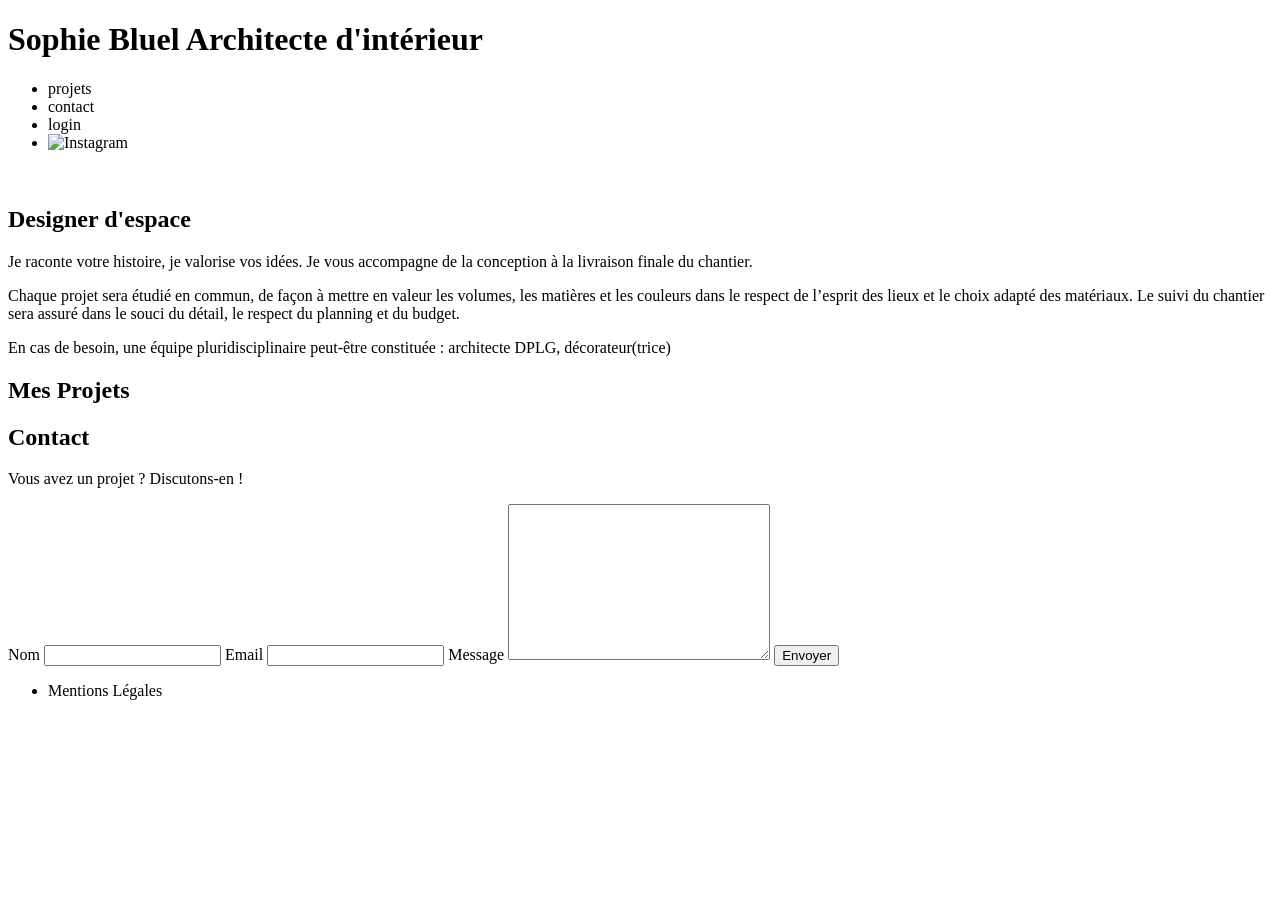
==== FrontEnd/index.html @ 9a745582 "génération des images ok" ====
<!doctype html>
<html lang="fr">
  <head>
    <meta charset="UTF-8" />
    <title>Sophie Bluel - Architecte d'intérieur</title>
    <meta name="viewport" content="width=device-width, initial-scale=1.0" />
    <link rel="preconnect" href="https://fonts.googleapis.com" />
    <link rel="preconnect" href="https://fonts.gstatic.com" crossorigin />
    <link
      href="https://fonts.googleapis.com/css2?family=Syne:wght@700;800&family=Work+Sans&display=swap"
      rel="stylesheet"
    />
    <meta name="description" content="" />
    <link rel="stylesheet" href="./assets/style.css" />
    <script src="./JS/works.js" type="module"></script>
  </head>
  <body>
    <header>
      <h1>Sophie Bluel <span>Architecte d'intérieur</span></h1>
      <nav>
        <ul>
          <li>projets</li>
          <li>contact</li>
          <li>login</li>
          <li><img src="./assets/icons/instagram.png" alt="Instagram" /></li>
        </ul>
      </nav>
    </header>
    <main>
      <section id="introduction">
        <figure>
          <img src="./assets/images/sophie-bluel.png" alt="" />
        </figure>
        <article>
          <h2>Designer d'espace</h2>
          <p>
            Je raconte votre histoire, je valorise vos idées. Je vous accompagne
            de la conception à la livraison finale du chantier.
          </p>
          <p>
            Chaque projet sera étudié en commun, de façon à mettre en valeur les
            volumes, les matières et les couleurs dans le respect de l’esprit
            des lieux et le choix adapté des matériaux. Le suivi du chantier
            sera assuré dans le souci du détail, le respect du planning et du
            budget.
          </p>
          <p>
            En cas de besoin, une équipe pluridisciplinaire peut-être constituée
            : architecte DPLG, décorateur(trice)
          </p>
        </article>
      </section>
      <section id="portfolio">
        <h2>Mes Projets</h2>
        <div class="gallery"></div>
      </section>
      <section id="contact">
        <h2>Contact</h2>
        <p>Vous avez un projet ? Discutons-en !</p>
        <form action="#" method="post">
          <label for="name">Nom</label>
          <input type="text" name="name" id="name" />
          <label for="email">Email</label>
          <input type="email" name="email" id="email" />
          <label for="message">Message</label>
          <textarea name="message" id="message" cols="30" rows="10"></textarea>
          <input type="submit" value="Envoyer" />
        </form>
      </section>
    </main>

    <footer>
      <nav>
        <ul>
          <li>Mentions Légales</li>
        </ul>
      </nav>
    </footer>
  </body>
</html>
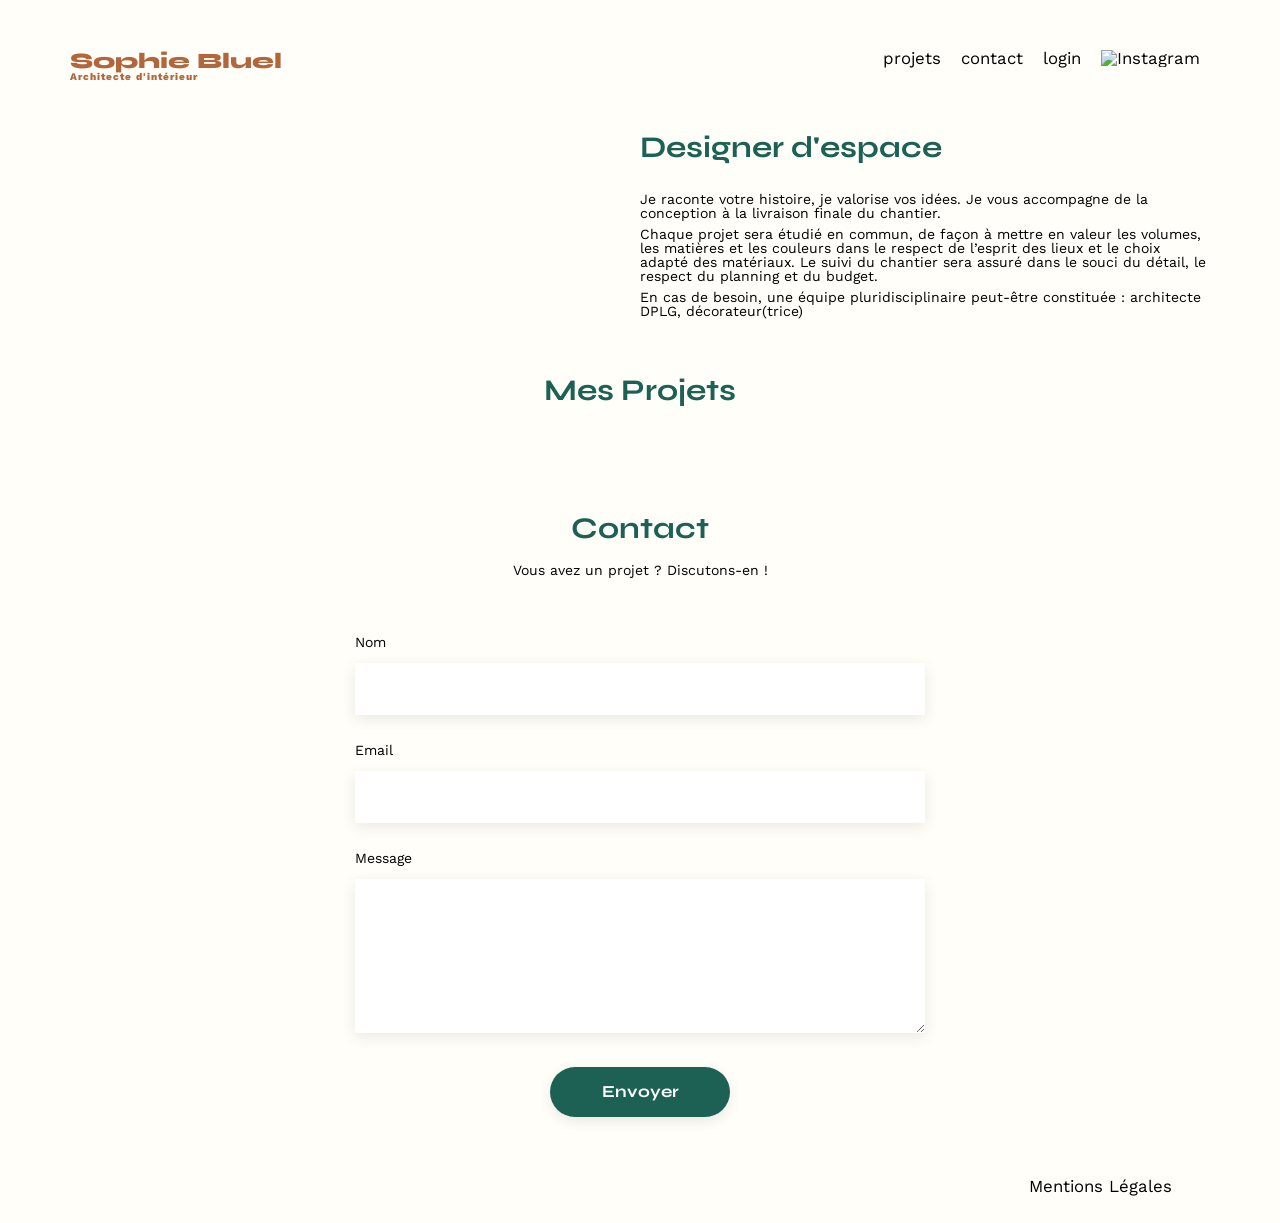
==== commit 91e0dcf2: "ajout sauvegarde en local storage, html et css de la section filtres, export all works, et call api/" ====
--- a/FrontEnd/index.html
+++ b/FrontEnd/index.html
@@ -1,80 +1,82 @@
 <!doctype html>
 <html lang="fr">
-  <head>
-    <meta charset="UTF-8" />
-    <title>Sophie Bluel - Architecte d'intérieur</title>
-    <meta name="viewport" content="width=device-width, initial-scale=1.0" />
-    <link rel="preconnect" href="https://fonts.googleapis.com" />
-    <link rel="preconnect" href="https://fonts.gstatic.com" crossorigin />
-    <link
-      href="https://fonts.googleapis.com/css2?family=Syne:wght@700;800&family=Work+Sans&display=swap"
-      rel="stylesheet"
-    />
-    <meta name="description" content="" />
-    <link rel="stylesheet" href="./assets/style.css" />
-    <script src="./JS/works.js" type="module"></script>
-  </head>
-  <body>
-    <header>
-      <h1>Sophie Bluel <span>Architecte d'intérieur</span></h1>
-      <nav>
-        <ul>
-          <li>projets</li>
-          <li>contact</li>
-          <li>login</li>
-          <li><img src="./assets/icons/instagram.png" alt="Instagram" /></li>
-        </ul>
-      </nav>
-    </header>
-    <main>
-      <section id="introduction">
-        <figure>
-          <img src="./assets/images/sophie-bluel.png" alt="" />
-        </figure>
-        <article>
-          <h2>Designer d'espace</h2>
-          <p>
-            Je raconte votre histoire, je valorise vos idées. Je vous accompagne
-            de la conception à la livraison finale du chantier.
-          </p>
-          <p>
-            Chaque projet sera étudié en commun, de façon à mettre en valeur les
-            volumes, les matières et les couleurs dans le respect de l’esprit
-            des lieux et le choix adapté des matériaux. Le suivi du chantier
-            sera assuré dans le souci du détail, le respect du planning et du
-            budget.
-          </p>
-          <p>
-            En cas de besoin, une équipe pluridisciplinaire peut-être constituée
-            : architecte DPLG, décorateur(trice)
-          </p>
-        </article>
-      </section>
-      <section id="portfolio">
-        <h2>Mes Projets</h2>
-        <div class="gallery"></div>
-      </section>
-      <section id="contact">
-        <h2>Contact</h2>
-        <p>Vous avez un projet ? Discutons-en !</p>
-        <form action="#" method="post">
-          <label for="name">Nom</label>
-          <input type="text" name="name" id="name" />
-          <label for="email">Email</label>
-          <input type="email" name="email" id="email" />
-          <label for="message">Message</label>
-          <textarea name="message" id="message" cols="30" rows="10"></textarea>
-          <input type="submit" value="Envoyer" />
-        </form>
-      </section>
-    </main>
 
-    <footer>
-      <nav>
-        <ul>
-          <li>Mentions Légales</li>
-        </ul>
-      </nav>
-    </footer>
-  </body>
-</html>
+<head>
+  <meta charset="UTF-8" />
+  <title>Sophie Bluel - Architecte d'intérieur</title>
+  <meta name="viewport" content="width=device-width, initial-scale=1.0" />
+  <link rel="preconnect" href="https://fonts.googleapis.com" />
+  <link rel="preconnect" href="https://fonts.gstatic.com" crossorigin />
+  <link href="https://fonts.googleapis.com/css2?family=Syne:wght@700;800&family=Work+Sans&display=swap"
+    rel="stylesheet" />
+  <meta name="description" content="" />
+  <link rel="stylesheet" href="./assets/style.css" />
+  <script src="./JS/works.js" type="module"></script>
+</head>
+
+<body>
+  <header>
+    <h1>Sophie Bluel <span>Architecte d'intérieur</span></h1>
+    <nav>
+      <ul>
+        <li>projets</li>
+        <li>contact</li>
+        <li>login</li>
+        <li><img src="./assets/icons/instagram.png" alt="Instagram" /></li>
+      </ul>
+    </nav>
+  </header>
+  <main>
+    <section id="introduction">
+      <figure>
+        <img src="./assets/images/sophie-bluel.png" alt="" />
+      </figure>
+      <article>
+        <h2>Designer d'espace</h2>
+        <p>
+          Je raconte votre histoire, je valorise vos idées. Je vous accompagne
+          de la conception à la livraison finale du chantier.
+        </p>
+        <p>
+          Chaque projet sera étudié en commun, de façon à mettre en valeur les
+          volumes, les matières et les couleurs dans le respect de l’esprit
+          des lieux et le choix adapté des matériaux. Le suivi du chantier
+          sera assuré dans le souci du détail, le respect du planning et du
+          budget.
+        </p>
+        <p>
+          En cas de besoin, une équipe pluridisciplinaire peut-être constituée
+          : architecte DPLG, décorateur(trice)
+        </p>
+      </article>
+    </section>
+    <section id="portfolio">
+      <h2>Mes Projets</h2>
+      <div class="filters"></div>
+      <div class="gallery"></div>
+    </section>
+    <section id="contact">
+      <h2>Contact</h2>
+      <p>Vous avez un projet ? Discutons-en !</p>
+      <form action="#" method="post">
+        <label for="name">Nom</label>
+        <input type="text" name="name" id="name" />
+        <label for="email">Email</label>
+        <input type="email" name="email" id="email" />
+        <label for="message">Message</label>
+        <textarea name="message" id="message" cols="30" rows="10"></textarea>
+        <input type="submit" value="Envoyer" />
+      </form>
+    </section>
+  </main>
+
+  <footer>
+    <nav>
+      <ul>
+        <li>Mentions Légales</li>
+      </ul>
+    </nav>
+  </footer>
+</body>
+
+</html>
--- a/FrontEnd/assets/style.css
+++ b/FrontEnd/assets/style.css
@@ -0,0 +1,291 @@
+/* http://meyerweb.com/eric/tools/css/reset/
+   v2.0 | 20110126
+   License: none (public domain)
+*/
+
+html,
+body,
+div,
+span,
+applet,
+object,
+iframe,
+h1,
+h2,
+h3,
+h4,
+h5,
+h6,
+p,
+blockquote,
+pre,
+a,
+abbr,
+acronym,
+address,
+big,
+cite,
+code,
+del,
+dfn,
+em,
+img,
+ins,
+kbd,
+q,
+s,
+samp,
+small,
+strike,
+strong,
+sub,
+sup,
+tt,
+var,
+b,
+u,
+i,
+center,
+dl,
+dt,
+dd,
+ol,
+ul,
+li,
+fieldset,
+form,
+label,
+legend,
+table,
+caption,
+tbody,
+tfoot,
+thead,
+tr,
+th,
+td,
+article,
+aside,
+canvas,
+details,
+embed,
+figure,
+figcaption,
+footer,
+header,
+hgroup,
+menu,
+nav,
+output,
+ruby,
+section,
+summary,
+time,
+mark,
+audio,
+video {
+  margin: 0;
+  padding: 0;
+  border: 0;
+  font-size: 100%;
+  font: inherit;
+  vertical-align: baseline;
+}
+/* HTML5 display-role reset for older browsers */
+article,
+aside,
+details,
+figcaption,
+figure,
+footer,
+header,
+hgroup,
+menu,
+nav,
+section {
+  display: block;
+}
+body {
+  line-height: 1;
+}
+ol,
+ul {
+  list-style: none;
+}
+blockquote,
+q {
+  quotes: none;
+}
+blockquote:before,
+blockquote:after,
+q:before,
+q:after {
+  content: "";
+  content: none;
+}
+table {
+  border-collapse: collapse;
+  border-spacing: 0;
+}
+/** end reset css**/
+html {
+  background-color: #fffef8;
+}
+body {
+  max-width: 1140px;
+  margin: auto;
+  font-family: "Work Sans";
+  font-size: 14px;
+}
+header {
+  display: flex;
+  justify-content: space-between;
+  margin: 50px 0;
+}
+section {
+  margin: 50px 0;
+}
+
+h1 {
+  display: flex;
+  flex-direction: column;
+  font-family: "Syne";
+  font-size: 22px;
+  font-weight: 800;
+  color: #b1663c;
+}
+
+h1 > span {
+  font-family: "Work Sans";
+  font-size: 10px;
+  letter-spacing: 0.1em;
+}
+
+h2 {
+  font-family: "Syne";
+  font-weight: 700;
+  font-size: 30px;
+  color: #1d6154;
+}
+nav ul {
+  display: flex;
+  align-items: center;
+  list-style-type: none;
+}
+nav li {
+  padding: 0 10px;
+  font-size: 1.2em;
+}
+
+li:hover {
+  color: #b1663c;
+}
+#introduction {
+  display: flex;
+  align-items: center;
+}
+#introduction figure {
+  flex: 1;
+}
+#introduction img {
+  display: block;
+  margin: auto;
+  width: 80%;
+}
+
+#introduction article {
+  flex: 1;
+}
+#introduction h2 {
+  margin-bottom: 1em;
+}
+
+#introduction p {
+  margin-bottom: 0.5em;
+}
+#portfolio h2 {
+  text-align: center;
+  margin-bottom: 1em;
+}
+.filters {
+  display: flex;
+  justify-content: center;
+  gap: 10px;
+  margin-bottom: 2em;
+}
+.filters button {
+  font-family: "Work Sans";
+  font-size: 1em;
+  padding: 8px 20px;
+  border: 1px solid #1d6154;
+  border-radius: 60px;
+  background: transparent;
+  color: #1d6154;
+  cursor: pointer;
+  transition: all 0.2s;
+}
+.filters button:hover,
+.filters button:active {
+  background-color: #1d6154;
+  color: white;
+  border-color: #1d6154;
+}
+
+.gallery {
+  width: 100%;
+  display: grid;
+  grid-template-columns: 1fr 1fr 1fr;
+  grid-column-gap: 20px;
+  grid-row-gap: 20px;
+}
+
+.gallery img {
+  width: 100%;
+}
+#contact {
+  width: 50%;
+  margin: auto;
+}
+#contact > * {
+  text-align: center;
+}
+#contact h2 {
+  margin-bottom: 20px;
+}
+#contact form {
+  text-align: left;
+  margin-top: 30px;
+  display: flex;
+  flex-direction: column;
+}
+
+#contact input {
+  height: 50px;
+  font-size: 1.2em;
+  border: none;
+  box-shadow: 0px 4px 14px rgba(0, 0, 0, 0.09);
+}
+#contact label {
+  margin: 2em 0 1em 0;
+}
+#contact textarea {
+  border: none;
+  box-shadow: 0px 4px 14px rgba(0, 0, 0, 0.09);
+}
+
+input[type="submit"] {
+  font-family: "Syne";
+  font-weight: 700;
+  color: white;
+  background-color: #1d6154;
+  margin: 2em auto;
+  width: 180px;
+  text-align: center;
+  border-radius: 60px;
+}
+
+footer nav ul {
+  display: flex;
+  justify-content: flex-end;
+  margin: 2em;
+}
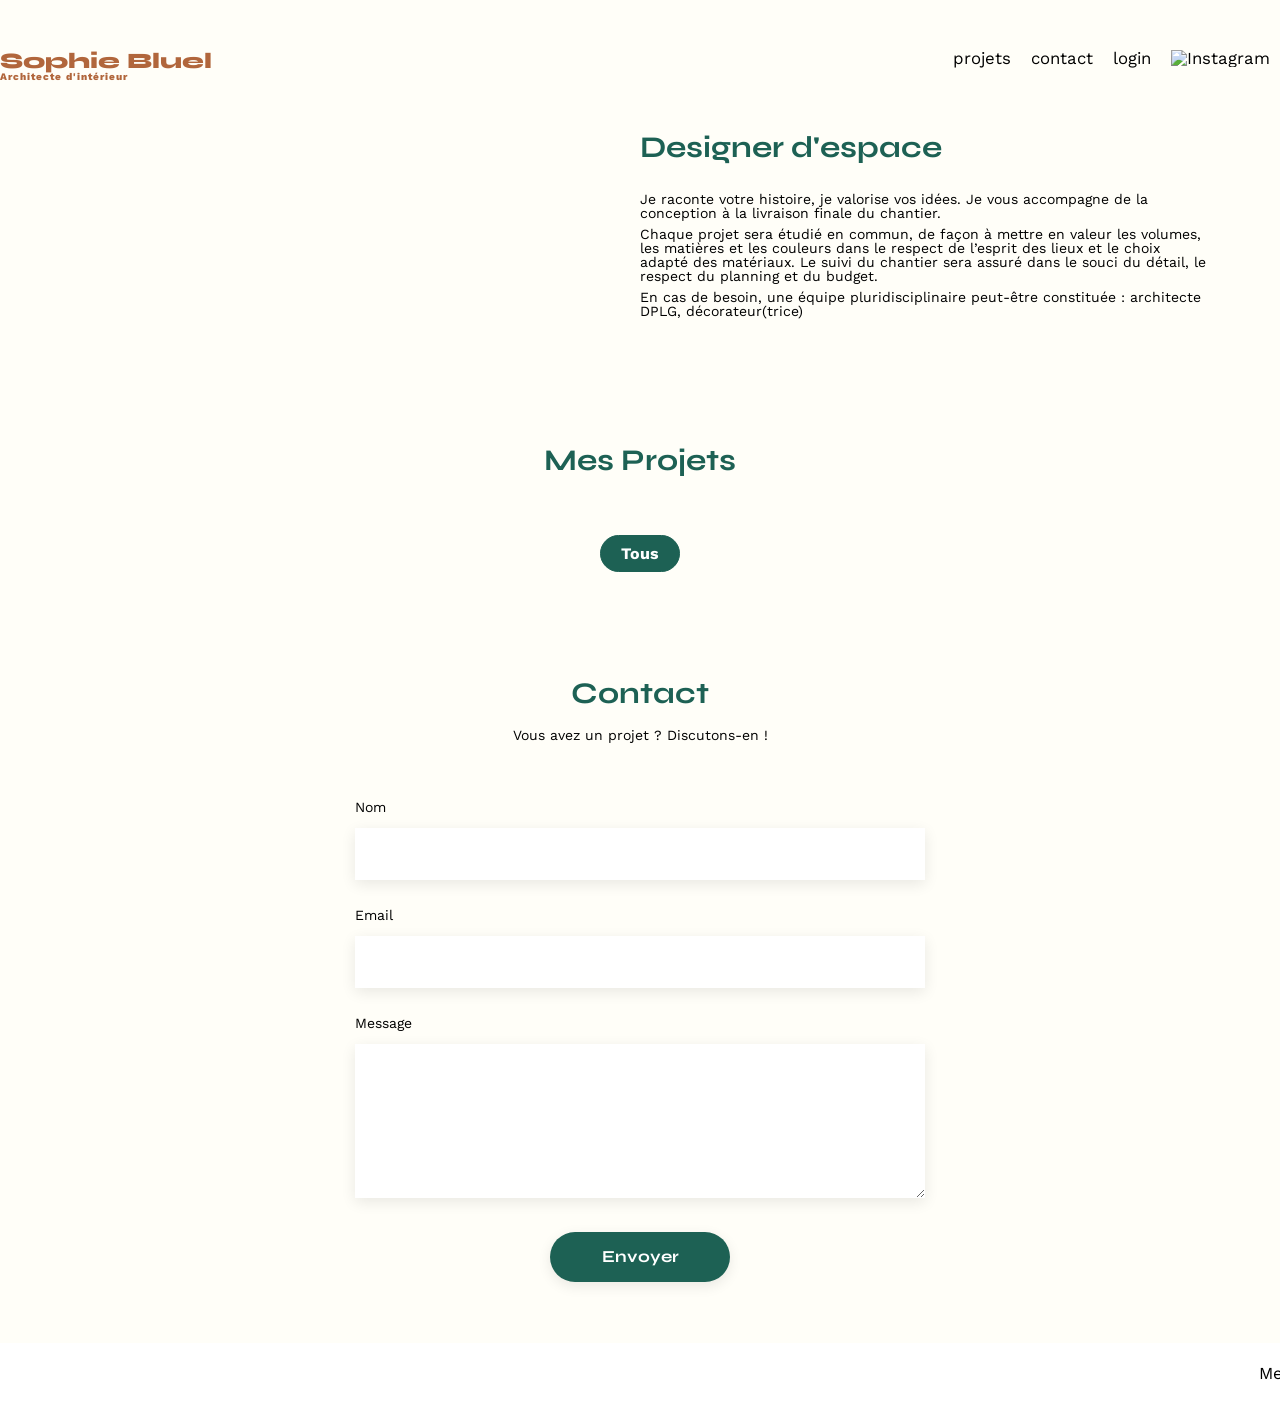
==== commit f191b761: "génération de filtres dynamiquement, filtres fonctionnel, intégration de la page login réalisé" ====
--- a/FrontEnd/index.html
+++ b/FrontEnd/index.html
@@ -1,82 +1,83 @@
 <!doctype html>
 <html lang="fr">
+  <head>
+    <meta charset="UTF-8" />
+    <title>Sophie Bluel - Architecte d'intérieur</title>
+    <meta name="viewport" content="width=device-width, initial-scale=1.0" />
+    <link rel="preconnect" href="https://fonts.googleapis.com" />
+    <link rel="preconnect" href="https://fonts.gstatic.com" crossorigin />
+    <link
+      href="https://fonts.googleapis.com/css2?family=Syne:wght@700;800&family=Work+Sans&display=swap"
+      rel="stylesheet"
+    />
+    <meta name="description" content="" />
+    <link rel="stylesheet" href="./assets/style.css" />
+    <script src="./JS/works.js" type="module"></script>
+    <script src="./JS/filters.js" type="module"></script>
+  </head>
 
-<head>
-  <meta charset="UTF-8" />
-  <title>Sophie Bluel - Architecte d'intérieur</title>
-  <meta name="viewport" content="width=device-width, initial-scale=1.0" />
-  <link rel="preconnect" href="https://fonts.googleapis.com" />
-  <link rel="preconnect" href="https://fonts.gstatic.com" crossorigin />
-  <link href="https://fonts.googleapis.com/css2?family=Syne:wght@700;800&family=Work+Sans&display=swap"
-    rel="stylesheet" />
-  <meta name="description" content="" />
-  <link rel="stylesheet" href="./assets/style.css" />
-  <script src="./JS/works.js" type="module"></script>
-</head>
+  <body>
+    <header>
+      <h1>Sophie Bluel <span>Architecte d'intérieur</span></h1>
+      <nav>
+        <ul>
+          <li><a href="#portfolio">projets</a></li>
+          <li><a href="#contact">contact</a></li>
+          <li><a href="./login.html">login</a></li>
+          <li><img src="./assets/icons/instagram.png" alt="Instagram" /></li>
+        </ul>
+      </nav>
+    </header>
+    <main>
+      <section id="introduction">
+        <figure>
+          <img src="./assets/images/sophie-bluel.png" alt="" />
+        </figure>
+        <article>
+          <h2>Designer d'espace</h2>
+          <p>
+            Je raconte votre histoire, je valorise vos idées. Je vous accompagne
+            de la conception à la livraison finale du chantier.
+          </p>
+          <p>
+            Chaque projet sera étudié en commun, de façon à mettre en valeur les
+            volumes, les matières et les couleurs dans le respect de l’esprit
+            des lieux et le choix adapté des matériaux. Le suivi du chantier
+            sera assuré dans le souci du détail, le respect du planning et du
+            budget.
+          </p>
+          <p>
+            En cas de besoin, une équipe pluridisciplinaire peut-être constituée
+            : architecte DPLG, décorateur(trice)
+          </p>
+        </article>
+      </section>
+      <section id="portfolio">
+        <h2>Mes Projets</h2>
+        <div class="filters"></div>
+        <div class="gallery"></div>
+      </section>
+      <section id="contact">
+        <h2>Contact</h2>
+        <p>Vous avez un projet ? Discutons-en !</p>
+        <form action="#" method="post">
+          <label for="name">Nom</label>
+          <input type="text" name="name" id="name" />
+          <label for="email">Email</label>
+          <input type="email" name="email" id="email" />
+          <label for="message">Message</label>
+          <textarea name="message" id="message" cols="30" rows="10"></textarea>
+          <input type="submit" value="Envoyer" />
+        </form>
+      </section>
+    </main>
 
-<body>
-  <header>
-    <h1>Sophie Bluel <span>Architecte d'intérieur</span></h1>
-    <nav>
-      <ul>
-        <li>projets</li>
-        <li>contact</li>
-        <li>login</li>
-        <li><img src="./assets/icons/instagram.png" alt="Instagram" /></li>
-      </ul>
-    </nav>
-  </header>
-  <main>
-    <section id="introduction">
-      <figure>
-        <img src="./assets/images/sophie-bluel.png" alt="" />
-      </figure>
-      <article>
-        <h2>Designer d'espace</h2>
-        <p>
-          Je raconte votre histoire, je valorise vos idées. Je vous accompagne
-          de la conception à la livraison finale du chantier.
-        </p>
-        <p>
-          Chaque projet sera étudié en commun, de façon à mettre en valeur les
-          volumes, les matières et les couleurs dans le respect de l’esprit
-          des lieux et le choix adapté des matériaux. Le suivi du chantier
-          sera assuré dans le souci du détail, le respect du planning et du
-          budget.
-        </p>
-        <p>
-          En cas de besoin, une équipe pluridisciplinaire peut-être constituée
-          : architecte DPLG, décorateur(trice)
-        </p>
-      </article>
-    </section>
-    <section id="portfolio">
-      <h2>Mes Projets</h2>
-      <div class="filters"></div>
-      <div class="gallery"></div>
-    </section>
-    <section id="contact">
-      <h2>Contact</h2>
-      <p>Vous avez un projet ? Discutons-en !</p>
-      <form action="#" method="post">
-        <label for="name">Nom</label>
-        <input type="text" name="name" id="name" />
-        <label for="email">Email</label>
-        <input type="email" name="email" id="email" />
-        <label for="message">Message</label>
-        <textarea name="message" id="message" cols="30" rows="10"></textarea>
-        <input type="submit" value="Envoyer" />
-      </form>
-    </section>
-  </main>
-
-  <footer>
-    <nav>
-      <ul>
-        <li>Mentions Légales</li>
-      </ul>
-    </nav>
-  </footer>
-</body>
-
-</html>+    <footer>
+      <nav>
+        <ul>
+          <li>Mentions Légales</li>
+        </ul>
+      </nav>
+    </footer>
+  </body>
+</html>
--- a/FrontEnd/assets/style.css
+++ b/FrontEnd/assets/style.css
@@ -112,6 +112,10 @@
 ul {
   list-style: none;
 }
+a {
+  text-decoration: none;
+  color: black;
+}
 blockquote,
 q {
   quotes: none;
@@ -128,11 +132,13 @@
   border-spacing: 0;
 }
 /** end reset css**/
+
+/* ajout du background crmème sur toute la page en conservant la mise en forme du body */
 html {
   background-color: #fffef8;
 }
 body {
-  max-width: 1140px;
+  max-width: 1440px;
   margin: auto;
   font-family: "Work Sans";
   font-size: 14px;
@@ -180,6 +186,13 @@
 li:hover {
   color: #b1663c;
 }
+a:hover {
+  color: #b1663c;
+}
+main {
+  max-width: 1140px;
+  margin: 0 auto;
+}
 #introduction {
   display: flex;
   align-items: center;
@@ -205,17 +218,20 @@
 }
 #portfolio h2 {
   text-align: center;
-  margin-bottom: 1em;
-}
+  margin-top: 4em;
+  margin-bottom: 2em;
+}
+/* ajout du style des boutons de filtres générés dynamiquement */
 .filters {
   display: flex;
   justify-content: center;
   gap: 10px;
-  margin-bottom: 2em;
+  margin-bottom: 4em;
 }
 .filters button {
   font-family: "Work Sans";
-  font-size: 1em;
+  font-size: 16px;
+  font-weight: 700;
   padding: 8px 20px;
   border: 1px solid #1d6154;
   border-radius: 60px;
@@ -224,6 +240,11 @@
   cursor: pointer;
   transition: all 0.2s;
 }
+.filters button.active {
+  background: #1d6154;
+  color: white;
+  border-color: #1d6154;
+}
 .filters button:hover,
 .filters button:active {
   background-color: #1d6154;
@@ -235,6 +256,7 @@
   width: 100%;
   display: grid;
   grid-template-columns: 1fr 1fr 1fr;
+  justify-content: center;
   grid-column-gap: 20px;
   grid-row-gap: 20px;
 }
@@ -283,9 +305,82 @@
   text-align: center;
   border-radius: 60px;
 }
-
+footer {
+  width: 1440px;
+  height: 60px;
+  background: white;
+  margin: 0 auto;
+}
+footer nav {
+  height: 100%;
+}
 footer nav ul {
   display: flex;
   justify-content: flex-end;
+  align-items: center;
   margin: 2em;
-}
+  height: 100%;
+}
+
+/* style de la page login  */
+#login-page {
+  max-height: 1024px;
+  max-width: 1440px;
+}
+#login {
+  display: flex;
+  flex-direction: column;
+  align-items: center;
+  margin-top: 80px;
+  min-height: calc(100vh - 200px);
+}
+
+#login h2 {
+  margin-bottom: 40px;
+  font-size: 30px;
+}
+
+#login form {
+  display: flex;
+  flex-direction: column;
+  width: 400px;
+  margin-bottom: 150px;
+}
+
+#login label {
+  margin-bottom: 8px;
+}
+
+#login input[type="email"],
+#login input[type="password"] {
+  height: 51px;
+  margin-bottom: 20px;
+  border: none;
+  box-shadow: 0px 4px 14px rgba(0, 0, 0, 0.09);
+  padding: 0 10px;
+}
+
+#login input[type="submit"] {
+  font-family: "Syne";
+  font-weight: 700;
+  color: white;
+  background-color: #1d6154;
+  margin: 10px auto;
+  width: 180px;
+  height: 50px;
+  border-radius: 60px;
+  border-color: transparent;
+  cursor: pointer;
+}
+
+#login a {
+  text-align: center;
+  margin-top: 10px;
+  color: black;
+  font-size: 0.875em;
+  font-weight: 500;
+  text-decoration: underline;
+}
+.footer-nav {
+  margin-top: 180px;
+}
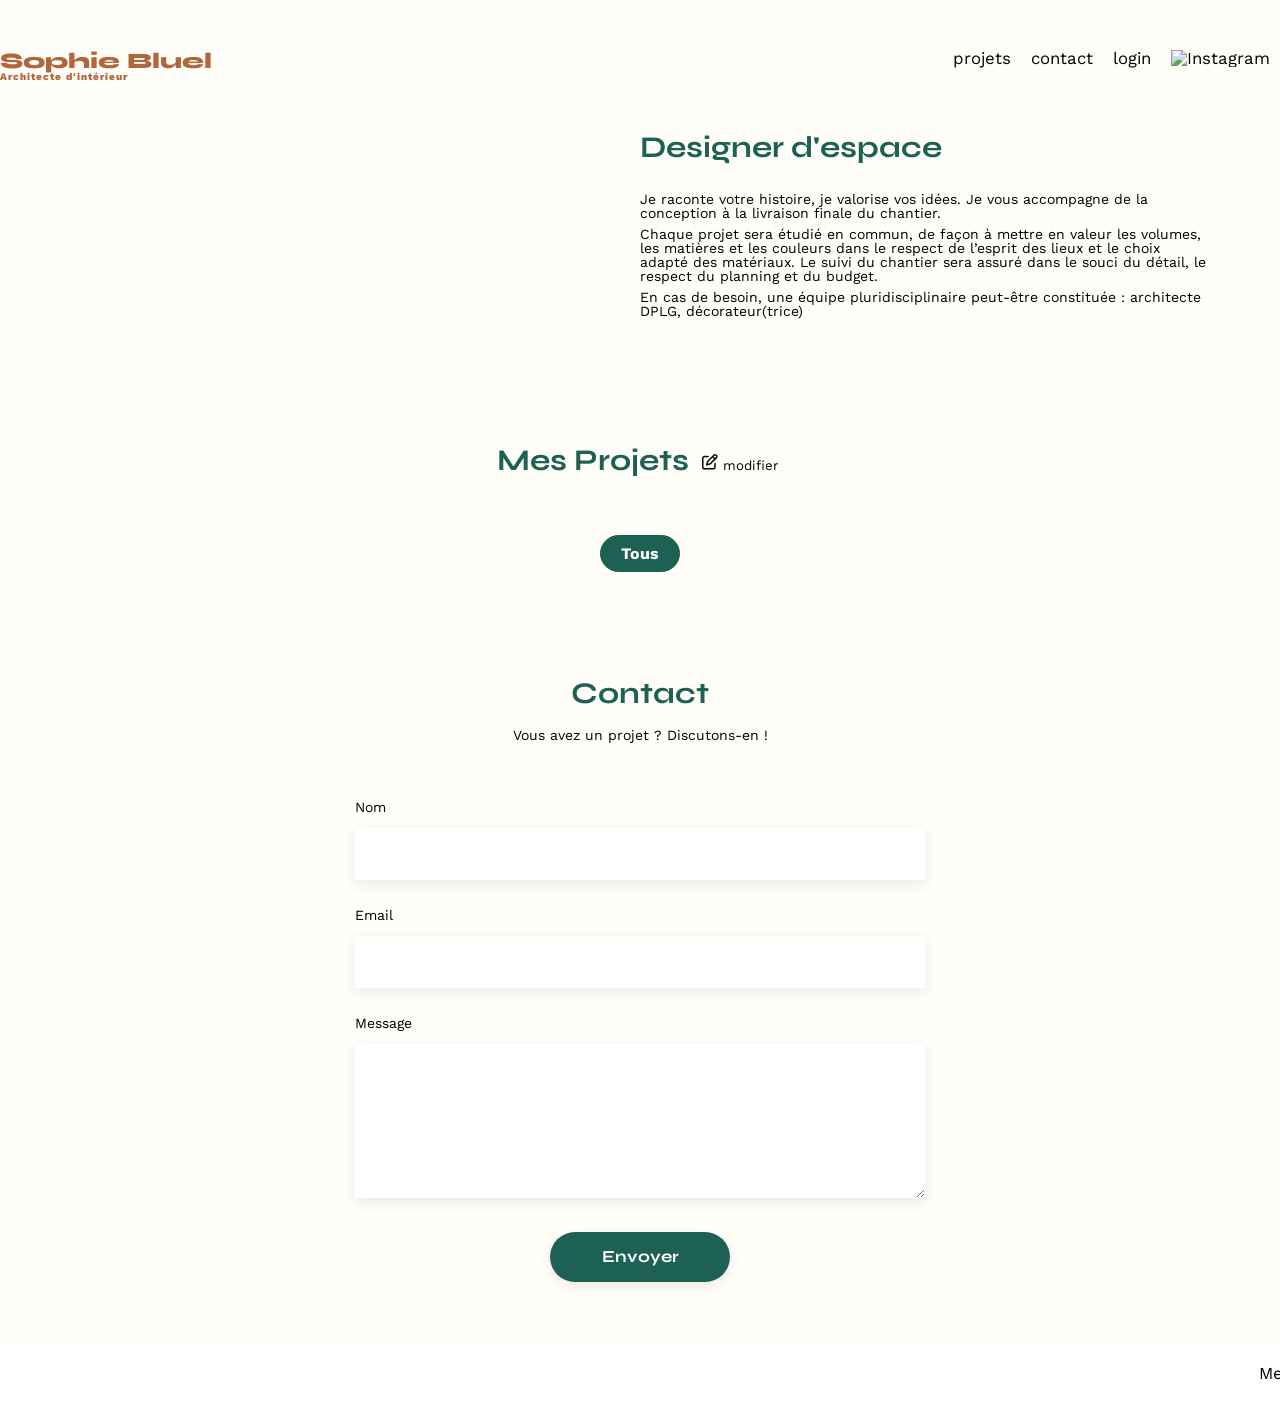
==== commit 420f0d43: "login fonctionnel, implémentation du style de la page index en mode édition en cours de réalisation" ====
--- a/FrontEnd/index.html
+++ b/FrontEnd/index.html
@@ -17,6 +17,23 @@
   </head>
 
   <body>
+    <!--bandeau mode éditions, caché par défaut-->
+    <div id="edit-banner">
+      <p>
+        <svg
+          width="16"
+          height="16"
+          viewBox="0 0 16 16"
+          fill="none"
+          xmlns="http://www.w3.org/2000/svg"
+        >
+          <path
+            d="M13.5229 1.68576L13.8939 2.05679C14.1821 2.34503 14.1821 2.81113 13.8939 3.0963L13.0016 3.99169L11.5879 2.57808L12.4803 1.68576C12.7685 1.39751 13.2346 1.39751 13.5198 1.68576H13.5229ZM6.43332 7.73578L10.5484 3.61759L11.9621 5.03121L7.84387 9.14633C7.75494 9.23525 7.64455 9.29964 7.52496 9.33337L5.73111 9.84546L6.2432 8.05162C6.27693 7.93203 6.34133 7.82164 6.43025 7.73271L6.43332 7.73578ZM11.4408 0.646245L5.39074 6.6932C5.12397 6.95998 4.93078 7.28808 4.82959 7.64685L3.9526 10.7133C3.879 10.9708 3.94953 11.2468 4.13965 11.4369C4.32977 11.627 4.60574 11.6976 4.86332 11.624L7.92973 10.747C8.29156 10.6427 8.61967 10.4495 8.88338 10.1858L14.9334 4.13888C15.7951 3.27722 15.7951 1.87894 14.9334 1.01728L14.5624 0.646245C13.7007 -0.215415 12.3024 -0.215415 11.4408 0.646245ZM2.69844 1.84214C1.20816 1.84214 0 3.05031 0 4.54058V12.8812C0 14.3715 1.20816 15.5796 2.69844 15.5796H11.0391C12.5293 15.5796 13.7375 14.3715 13.7375 12.8812V9.44683C13.7375 9.039 13.4094 8.71089 13.0016 8.71089C12.5937 8.71089 12.2656 9.039 12.2656 9.44683V12.8812C12.2656 13.5589 11.7167 14.1078 11.0391 14.1078H2.69844C2.02076 14.1078 1.47188 13.5589 1.47188 12.8812V4.54058C1.47188 3.86291 2.02076 3.31402 2.69844 3.31402H6.13281C6.54065 3.31402 6.86875 2.98591 6.86875 2.57808C6.86875 2.17025 6.54065 1.84214 6.13281 1.84214H2.69844Z"
+            fill="white"
+          /></svg
+        >Mode édition
+      </p>
+    </div>
     <header>
       <h1>Sophie Bluel <span>Architecte d'intérieur</span></h1>
       <nav>
@@ -53,7 +70,24 @@
         </article>
       </section>
       <section id="portfolio">
-        <h2>Mes Projets</h2>
+        <h2>
+          Mes Projets
+          <button id="btn-modifier">
+            <svg
+              width="16"
+              height="16"
+              viewBox="0 0 16 16"
+              fill="none"
+              xmlns="http://www.w3.org/2000/svg"
+            >
+              <path
+                d="M13.5229 1.68576L13.8939 2.05679C14.1821 2.34503 14.1821 2.81113 13.8939 3.0963L13.0016 3.99169L11.5879 2.57808L12.4803 1.68576C12.7685 1.39751 13.2346 1.39751 13.5198 1.68576H13.5229ZM6.43332 7.73578L10.5484 3.61759L11.9621 5.03121L7.84387 9.14633C7.75494 9.23525 7.64455 9.29964 7.52496 9.33337L5.73111 9.84546L6.2432 8.05162C6.27693 7.93203 6.34133 7.82164 6.43025 7.73271L6.43332 7.73578ZM11.4408 0.646245L5.39074 6.6932C5.12397 6.95998 4.93078 7.28808 4.82959 7.64685L3.9526 10.7133C3.879 10.9708 3.94953 11.2468 4.13965 11.4369C4.32977 11.627 4.60574 11.6976 4.86332 11.624L7.92973 10.747C8.29156 10.6427 8.61967 10.4495 8.88338 10.1858L14.9334 4.13888C15.7951 3.27722 15.7951 1.87894 14.9334 1.01728L14.5624 0.646245C13.7007 -0.215415 12.3024 -0.215415 11.4408 0.646245ZM2.69844 1.84214C1.20816 1.84214 0 3.05031 0 4.54058V12.8812C0 14.3715 1.20816 15.5796 2.69844 15.5796H11.0391C12.5293 15.5796 13.7375 14.3715 13.7375 12.8812V9.44683C13.7375 9.039 13.4094 8.71089 13.0016 8.71089C12.5937 8.71089 12.2656 9.039 12.2656 9.44683V12.8812C12.2656 13.5589 11.7167 14.1078 11.0391 14.1078H2.69844C2.02076 14.1078 1.47188 13.5589 1.47188 12.8812V4.54058C1.47188 3.86291 2.02076 3.31402 2.69844 3.31402H6.13281C6.54065 3.31402 6.86875 2.98591 6.86875 2.57808C6.86875 2.17025 6.54065 1.84214 6.13281 1.84214H2.69844Z"
+                fill="black"
+              />
+            </svg>
+            modifier
+          </button>
+        </h2>
         <div class="filters"></div>
         <div class="gallery"></div>
       </section>
--- a/FrontEnd/assets/style.css
+++ b/FrontEnd/assets/style.css
@@ -384,3 +384,23 @@
 .footer-nav {
   margin-top: 180px;
 }
+.error-message {
+  color: red;
+  text-align: center;
+  margin-top: 10px;
+}
+/* style  mode édition */
+#edit-banner {
+  display: none;
+  background-color: black;
+  color: white;
+  text-align: center;
+  padding: 10px;
+}
+#btn-modifier {
+  display: inline;
+  background: transparent;
+  border: none;
+  cursor: pointer;
+  font-family: "Work Sans";
+}
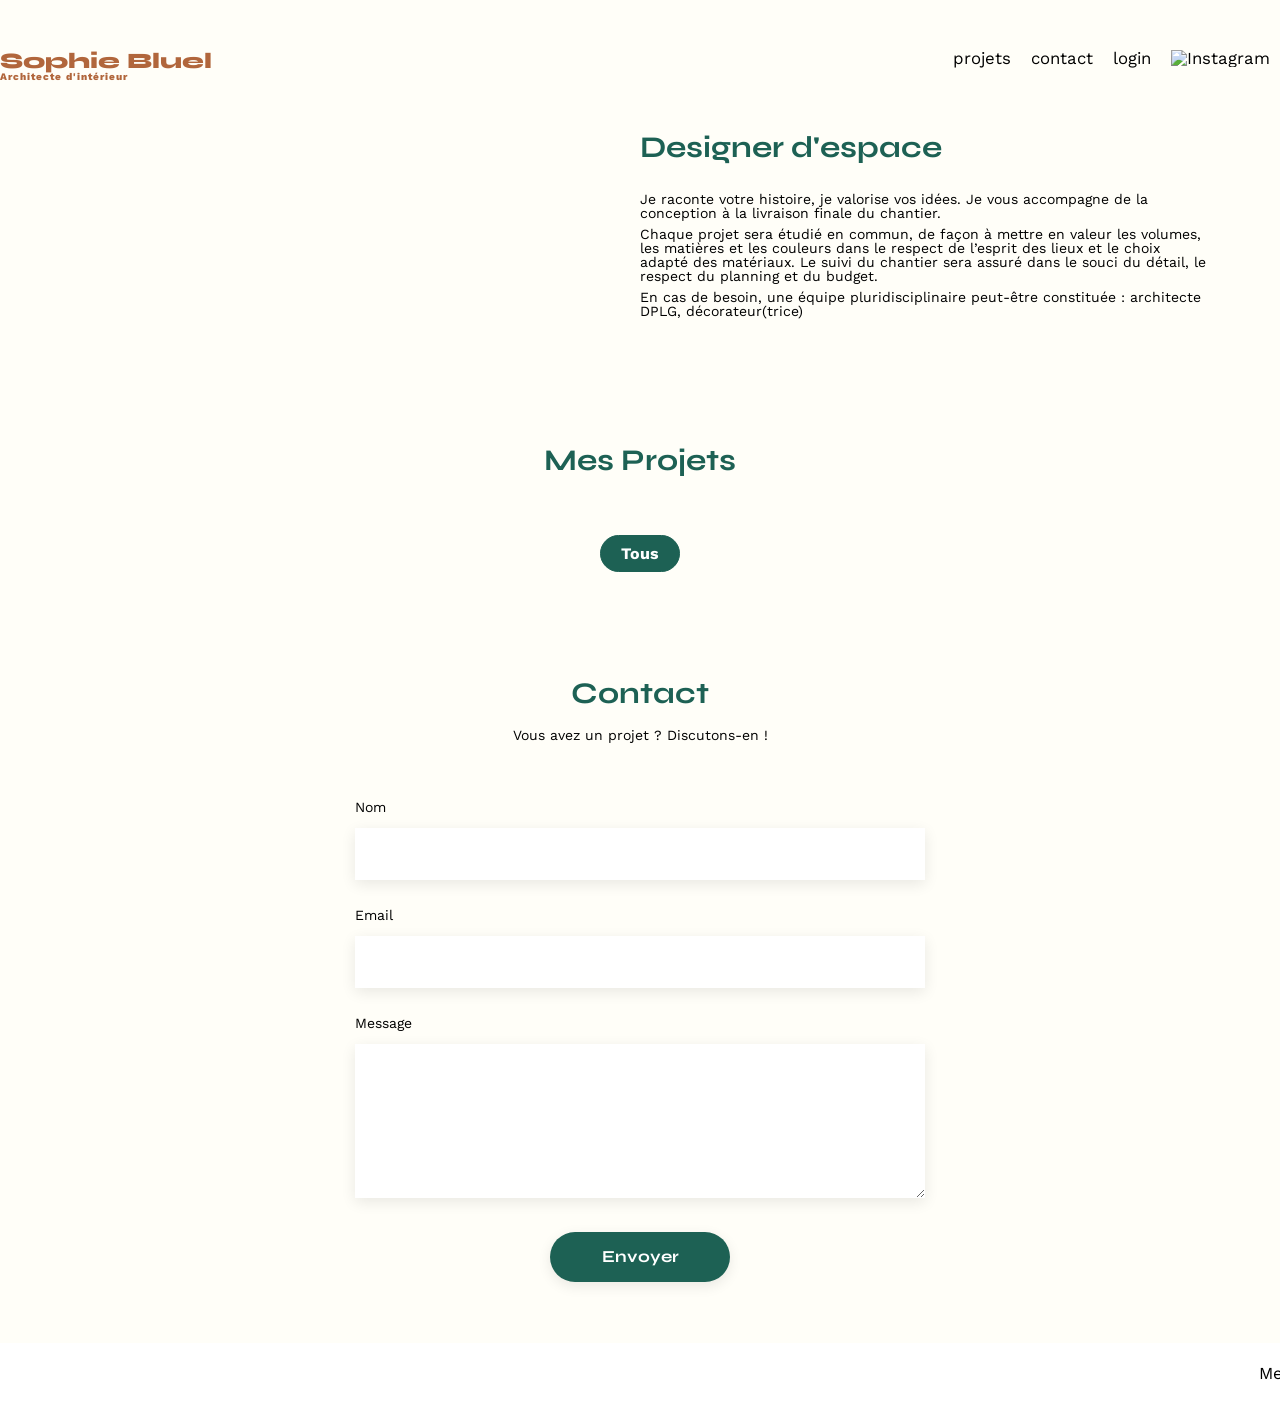
==== commit e9ccfb4f: "mode édition terminé, avec login, logout et changement de style en conséquence" ====
--- a/FrontEnd/index.html
+++ b/FrontEnd/index.html
@@ -1,117 +1,104 @@
 <!doctype html>
 <html lang="fr">
-  <head>
-    <meta charset="UTF-8" />
-    <title>Sophie Bluel - Architecte d'intérieur</title>
-    <meta name="viewport" content="width=device-width, initial-scale=1.0" />
-    <link rel="preconnect" href="https://fonts.googleapis.com" />
-    <link rel="preconnect" href="https://fonts.gstatic.com" crossorigin />
-    <link
-      href="https://fonts.googleapis.com/css2?family=Syne:wght@700;800&family=Work+Sans&display=swap"
-      rel="stylesheet"
-    />
-    <meta name="description" content="" />
-    <link rel="stylesheet" href="./assets/style.css" />
-    <script src="./JS/works.js" type="module"></script>
-    <script src="./JS/filters.js" type="module"></script>
-  </head>
 
-  <body>
-    <!--bandeau mode éditions, caché par défaut-->
-    <div id="edit-banner">
-      <p>
-        <svg
-          width="16"
-          height="16"
-          viewBox="0 0 16 16"
-          fill="none"
-          xmlns="http://www.w3.org/2000/svg"
-        >
-          <path
-            d="M13.5229 1.68576L13.8939 2.05679C14.1821 2.34503 14.1821 2.81113 13.8939 3.0963L13.0016 3.99169L11.5879 2.57808L12.4803 1.68576C12.7685 1.39751 13.2346 1.39751 13.5198 1.68576H13.5229ZM6.43332 7.73578L10.5484 3.61759L11.9621 5.03121L7.84387 9.14633C7.75494 9.23525 7.64455 9.29964 7.52496 9.33337L5.73111 9.84546L6.2432 8.05162C6.27693 7.93203 6.34133 7.82164 6.43025 7.73271L6.43332 7.73578ZM11.4408 0.646245L5.39074 6.6932C5.12397 6.95998 4.93078 7.28808 4.82959 7.64685L3.9526 10.7133C3.879 10.9708 3.94953 11.2468 4.13965 11.4369C4.32977 11.627 4.60574 11.6976 4.86332 11.624L7.92973 10.747C8.29156 10.6427 8.61967 10.4495 8.88338 10.1858L14.9334 4.13888C15.7951 3.27722 15.7951 1.87894 14.9334 1.01728L14.5624 0.646245C13.7007 -0.215415 12.3024 -0.215415 11.4408 0.646245ZM2.69844 1.84214C1.20816 1.84214 0 3.05031 0 4.54058V12.8812C0 14.3715 1.20816 15.5796 2.69844 15.5796H11.0391C12.5293 15.5796 13.7375 14.3715 13.7375 12.8812V9.44683C13.7375 9.039 13.4094 8.71089 13.0016 8.71089C12.5937 8.71089 12.2656 9.039 12.2656 9.44683V12.8812C12.2656 13.5589 11.7167 14.1078 11.0391 14.1078H2.69844C2.02076 14.1078 1.47188 13.5589 1.47188 12.8812V4.54058C1.47188 3.86291 2.02076 3.31402 2.69844 3.31402H6.13281C6.54065 3.31402 6.86875 2.98591 6.86875 2.57808C6.86875 2.17025 6.54065 1.84214 6.13281 1.84214H2.69844Z"
-            fill="white"
-          /></svg
-        >Mode édition
-      </p>
-    </div>
-    <header>
-      <h1>Sophie Bluel <span>Architecte d'intérieur</span></h1>
-      <nav>
-        <ul>
-          <li><a href="#portfolio">projets</a></li>
-          <li><a href="#contact">contact</a></li>
-          <li><a href="./login.html">login</a></li>
-          <li><img src="./assets/icons/instagram.png" alt="Instagram" /></li>
-        </ul>
-      </nav>
-    </header>
-    <main>
-      <section id="introduction">
-        <figure>
-          <img src="./assets/images/sophie-bluel.png" alt="" />
-        </figure>
-        <article>
-          <h2>Designer d'espace</h2>
-          <p>
-            Je raconte votre histoire, je valorise vos idées. Je vous accompagne
-            de la conception à la livraison finale du chantier.
-          </p>
-          <p>
-            Chaque projet sera étudié en commun, de façon à mettre en valeur les
-            volumes, les matières et les couleurs dans le respect de l’esprit
-            des lieux et le choix adapté des matériaux. Le suivi du chantier
-            sera assuré dans le souci du détail, le respect du planning et du
-            budget.
-          </p>
-          <p>
-            En cas de besoin, une équipe pluridisciplinaire peut-être constituée
-            : architecte DPLG, décorateur(trice)
-          </p>
-        </article>
-      </section>
-      <section id="portfolio">
-        <h2>
-          Mes Projets
-          <button id="btn-modifier">
-            <svg
-              width="16"
-              height="16"
-              viewBox="0 0 16 16"
-              fill="none"
-              xmlns="http://www.w3.org/2000/svg"
-            >
-              <path
-                d="M13.5229 1.68576L13.8939 2.05679C14.1821 2.34503 14.1821 2.81113 13.8939 3.0963L13.0016 3.99169L11.5879 2.57808L12.4803 1.68576C12.7685 1.39751 13.2346 1.39751 13.5198 1.68576H13.5229ZM6.43332 7.73578L10.5484 3.61759L11.9621 5.03121L7.84387 9.14633C7.75494 9.23525 7.64455 9.29964 7.52496 9.33337L5.73111 9.84546L6.2432 8.05162C6.27693 7.93203 6.34133 7.82164 6.43025 7.73271L6.43332 7.73578ZM11.4408 0.646245L5.39074 6.6932C5.12397 6.95998 4.93078 7.28808 4.82959 7.64685L3.9526 10.7133C3.879 10.9708 3.94953 11.2468 4.13965 11.4369C4.32977 11.627 4.60574 11.6976 4.86332 11.624L7.92973 10.747C8.29156 10.6427 8.61967 10.4495 8.88338 10.1858L14.9334 4.13888C15.7951 3.27722 15.7951 1.87894 14.9334 1.01728L14.5624 0.646245C13.7007 -0.215415 12.3024 -0.215415 11.4408 0.646245ZM2.69844 1.84214C1.20816 1.84214 0 3.05031 0 4.54058V12.8812C0 14.3715 1.20816 15.5796 2.69844 15.5796H11.0391C12.5293 15.5796 13.7375 14.3715 13.7375 12.8812V9.44683C13.7375 9.039 13.4094 8.71089 13.0016 8.71089C12.5937 8.71089 12.2656 9.039 12.2656 9.44683V12.8812C12.2656 13.5589 11.7167 14.1078 11.0391 14.1078H2.69844C2.02076 14.1078 1.47188 13.5589 1.47188 12.8812V4.54058C1.47188 3.86291 2.02076 3.31402 2.69844 3.31402H6.13281C6.54065 3.31402 6.86875 2.98591 6.86875 2.57808C6.86875 2.17025 6.54065 1.84214 6.13281 1.84214H2.69844Z"
-                fill="black"
-              />
-            </svg>
-            modifier
-          </button>
-        </h2>
-        <div class="filters"></div>
-        <div class="gallery"></div>
-      </section>
-      <section id="contact">
-        <h2>Contact</h2>
-        <p>Vous avez un projet ? Discutons-en !</p>
-        <form action="#" method="post">
-          <label for="name">Nom</label>
-          <input type="text" name="name" id="name" />
-          <label for="email">Email</label>
-          <input type="email" name="email" id="email" />
-          <label for="message">Message</label>
-          <textarea name="message" id="message" cols="30" rows="10"></textarea>
-          <input type="submit" value="Envoyer" />
-        </form>
-      </section>
-    </main>
+<head>
+  <meta charset="UTF-8" />
+  <title>Sophie Bluel - Architecte d'intérieur</title>
+  <meta name="viewport" content="width=device-width, initial-scale=1.0" />
+  <link rel="preconnect" href="https://fonts.googleapis.com" />
+  <link rel="preconnect" href="https://fonts.gstatic.com" crossorigin />
+  <link href="https://fonts.googleapis.com/css2?family=Syne:wght@700;800&family=Work+Sans&display=swap"
+    rel="stylesheet" />
+  <meta name="description" content="" />
+  <link rel="stylesheet" href="./assets/style.css" />
+  <script src="./JS/works.js" type="module"></script>
+  <script src="./JS/filters.js" type="module"></script>
+  <script src="./JS/admin.js" type="module"></script>
+</head>
 
-    <footer>
-      <nav>
-        <ul>
-          <li>Mentions Légales</li>
-        </ul>
-      </nav>
-    </footer>
-  </body>
-</html>
+<body>
+  <!--bandeau mode éditions, caché par défaut-->
+  <div id="edit-banner">
+    <p>
+      <svg width="16" height="16" viewBox="0 0 16 16" fill="none" xmlns="http://www.w3.org/2000/svg">
+        <path
+          d="M13.5229 1.68576L13.8939 2.05679C14.1821 2.34503 14.1821 2.81113 13.8939 3.0963L13.0016 3.99169L11.5879 2.57808L12.4803 1.68576C12.7685 1.39751 13.2346 1.39751 13.5198 1.68576H13.5229ZM6.43332 7.73578L10.5484 3.61759L11.9621 5.03121L7.84387 9.14633C7.75494 9.23525 7.64455 9.29964 7.52496 9.33337L5.73111 9.84546L6.2432 8.05162C6.27693 7.93203 6.34133 7.82164 6.43025 7.73271L6.43332 7.73578ZM11.4408 0.646245L5.39074 6.6932C5.12397 6.95998 4.93078 7.28808 4.82959 7.64685L3.9526 10.7133C3.879 10.9708 3.94953 11.2468 4.13965 11.4369C4.32977 11.627 4.60574 11.6976 4.86332 11.624L7.92973 10.747C8.29156 10.6427 8.61967 10.4495 8.88338 10.1858L14.9334 4.13888C15.7951 3.27722 15.7951 1.87894 14.9334 1.01728L14.5624 0.646245C13.7007 -0.215415 12.3024 -0.215415 11.4408 0.646245ZM2.69844 1.84214C1.20816 1.84214 0 3.05031 0 4.54058V12.8812C0 14.3715 1.20816 15.5796 2.69844 15.5796H11.0391C12.5293 15.5796 13.7375 14.3715 13.7375 12.8812V9.44683C13.7375 9.039 13.4094 8.71089 13.0016 8.71089C12.5937 8.71089 12.2656 9.039 12.2656 9.44683V12.8812C12.2656 13.5589 11.7167 14.1078 11.0391 14.1078H2.69844C2.02076 14.1078 1.47188 13.5589 1.47188 12.8812V4.54058C1.47188 3.86291 2.02076 3.31402 2.69844 3.31402H6.13281C6.54065 3.31402 6.86875 2.98591 6.86875 2.57808C6.86875 2.17025 6.54065 1.84214 6.13281 1.84214H2.69844Z"
+          fill="white" />
+      </svg>Mode édition
+    </p>
+  </div>
+  <header>
+    <h1>Sophie Bluel <span>Architecte d'intérieur</span></h1>
+    <nav>
+      <ul>
+        <li><a href="#portfolio">projets</a></li>
+        <li><a href="#contact">contact</a></li>
+        <li><a href="./login.html">login</a></li>
+        <li><img src="./assets/icons/instagram.png" alt="Instagram" /></li>
+      </ul>
+    </nav>
+  </header>
+  <main>
+    <section id="introduction">
+      <figure>
+        <img src="./assets/images/sophie-bluel.png" alt="" />
+      </figure>
+      <article>
+        <h2>Designer d'espace</h2>
+        <p>
+          Je raconte votre histoire, je valorise vos idées. Je vous accompagne
+          de la conception à la livraison finale du chantier.
+        </p>
+        <p>
+          Chaque projet sera étudié en commun, de façon à mettre en valeur les
+          volumes, les matières et les couleurs dans le respect de l’esprit
+          des lieux et le choix adapté des matériaux. Le suivi du chantier
+          sera assuré dans le souci du détail, le respect du planning et du
+          budget.
+        </p>
+        <p>
+          En cas de besoin, une équipe pluridisciplinaire peut-être constituée
+          : architecte DPLG, décorateur(trice)
+        </p>
+      </article>
+    </section>
+    <section id="portfolio">
+      <h2>
+        Mes Projets
+        <button id="btn-modifier">
+          <svg width="16" height="16" viewBox="0 0 16 16" fill="none" xmlns="http://www.w3.org/2000/svg">
+            <path
+              d="M13.5229 1.68576L13.8939 2.05679C14.1821 2.34503 14.1821 2.81113 13.8939 3.0963L13.0016 3.99169L11.5879 2.57808L12.4803 1.68576C12.7685 1.39751 13.2346 1.39751 13.5198 1.68576H13.5229ZM6.43332 7.73578L10.5484 3.61759L11.9621 5.03121L7.84387 9.14633C7.75494 9.23525 7.64455 9.29964 7.52496 9.33337L5.73111 9.84546L6.2432 8.05162C6.27693 7.93203 6.34133 7.82164 6.43025 7.73271L6.43332 7.73578ZM11.4408 0.646245L5.39074 6.6932C5.12397 6.95998 4.93078 7.28808 4.82959 7.64685L3.9526 10.7133C3.879 10.9708 3.94953 11.2468 4.13965 11.4369C4.32977 11.627 4.60574 11.6976 4.86332 11.624L7.92973 10.747C8.29156 10.6427 8.61967 10.4495 8.88338 10.1858L14.9334 4.13888C15.7951 3.27722 15.7951 1.87894 14.9334 1.01728L14.5624 0.646245C13.7007 -0.215415 12.3024 -0.215415 11.4408 0.646245ZM2.69844 1.84214C1.20816 1.84214 0 3.05031 0 4.54058V12.8812C0 14.3715 1.20816 15.5796 2.69844 15.5796H11.0391C12.5293 15.5796 13.7375 14.3715 13.7375 12.8812V9.44683C13.7375 9.039 13.4094 8.71089 13.0016 8.71089C12.5937 8.71089 12.2656 9.039 12.2656 9.44683V12.8812C12.2656 13.5589 11.7167 14.1078 11.0391 14.1078H2.69844C2.02076 14.1078 1.47188 13.5589 1.47188 12.8812V4.54058C1.47188 3.86291 2.02076 3.31402 2.69844 3.31402H6.13281C6.54065 3.31402 6.86875 2.98591 6.86875 2.57808C6.86875 2.17025 6.54065 1.84214 6.13281 1.84214H2.69844Z"
+              fill="black" />
+          </svg>
+          modifier
+        </button>
+      </h2>
+      <div class="filters"></div>
+      <div class="gallery"></div>
+    </section>
+    <section id="contact">
+      <h2>Contact</h2>
+      <p>Vous avez un projet ? Discutons-en !</p>
+      <form action="#" method="post">
+        <label for="name">Nom</label>
+        <input type="text" name="name" id="name" />
+        <label for="email">Email</label>
+        <input type="email" name="email" id="email" />
+        <label for="message">Message</label>
+        <textarea name="message" id="message" cols="30" rows="10"></textarea>
+        <input type="submit" value="Envoyer" />
+      </form>
+    </section>
+  </main>
+
+  <footer>
+    <nav>
+      <ul>
+        <li>Mentions Légales</li>
+      </ul>
+    </nav>
+  </footer>
+</body>
+
+</html>
--- a/FrontEnd/assets/style.css
+++ b/FrontEnd/assets/style.css
@@ -398,7 +398,7 @@
   padding: 10px;
 }
 #btn-modifier {
-  display: inline;
+  display: none;
   background: transparent;
   border: none;
   cursor: pointer;
